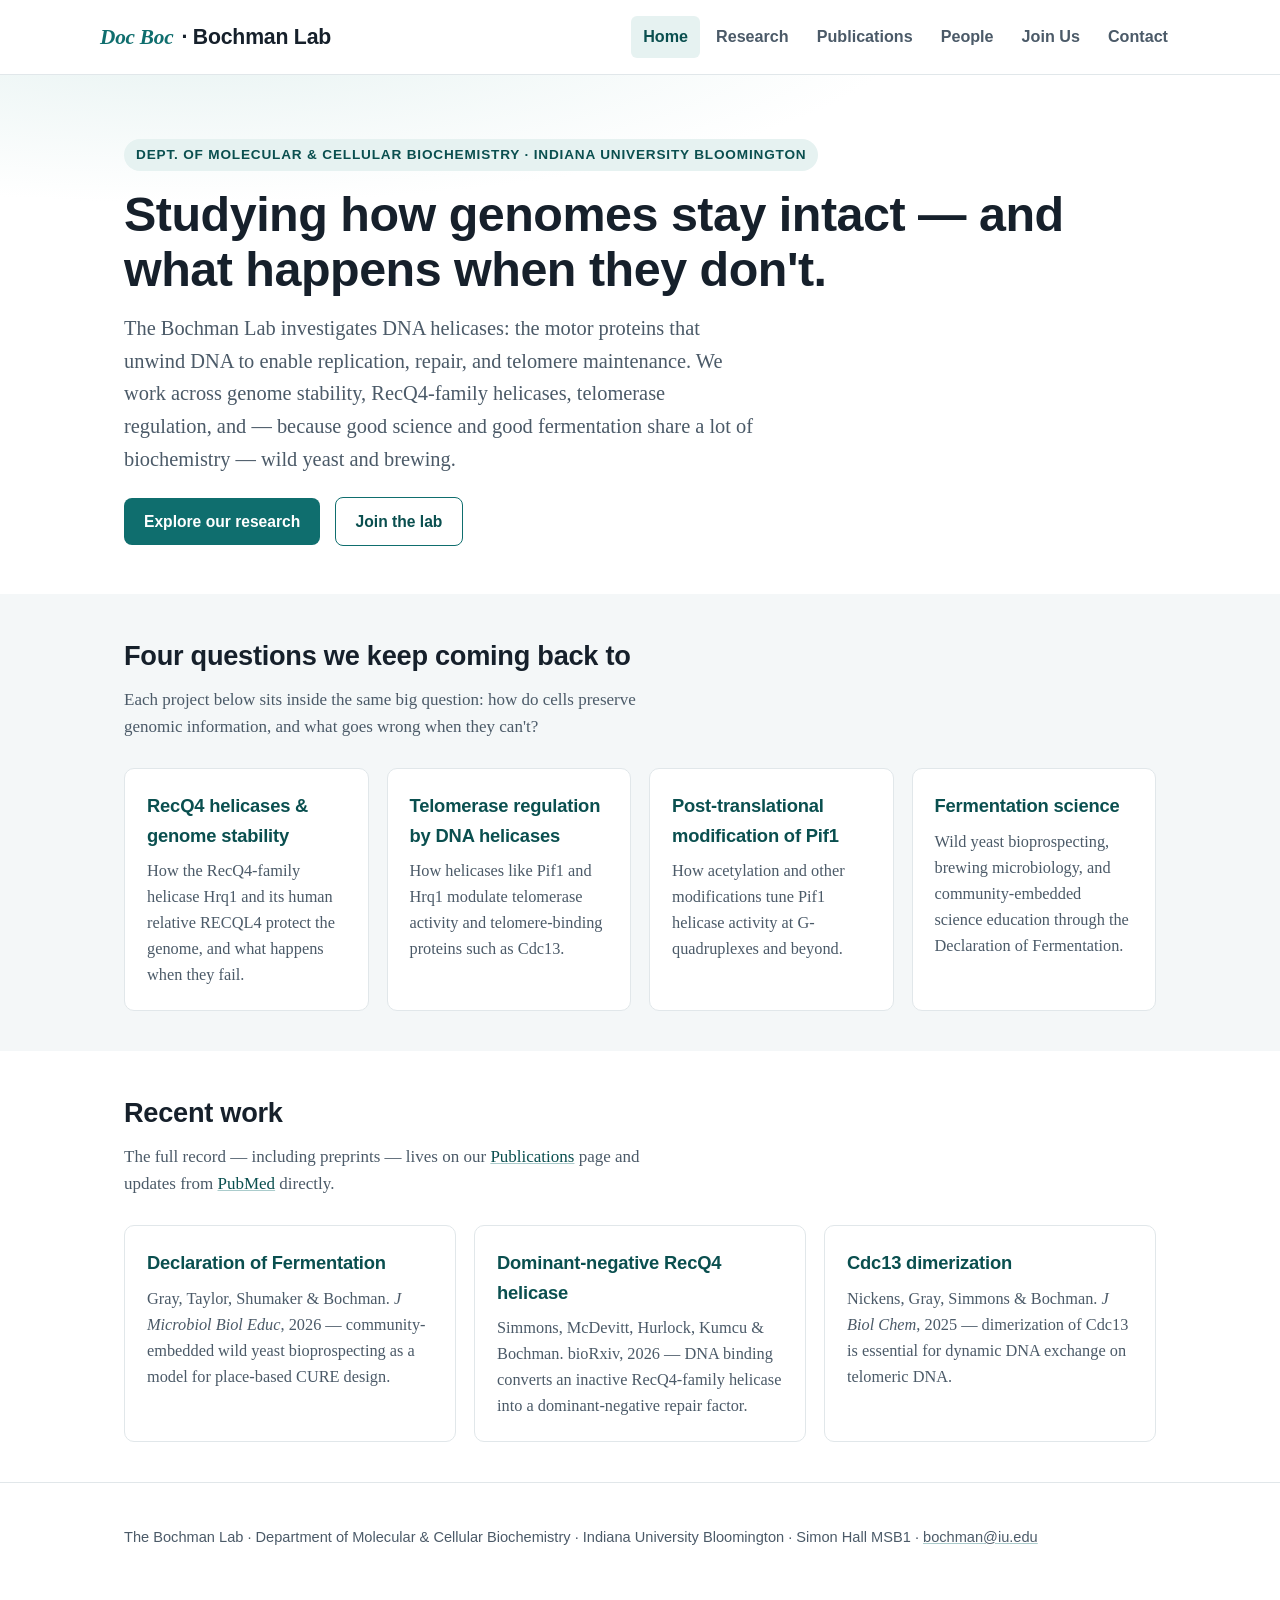
==== index.html @ b9a24dfe "Initial site upload" ====
<!DOCTYPE html>
<html lang="en">
<head>
<meta charset="UTF-8">
<meta name="viewport" content="width=device-width, initial-scale=1.0">
<title>The Bochman Lab — Indiana University</title>
<meta name="description" content="The Bochman Lab at Indiana University Bloomington studies DNA helicases, genome stability, telomere maintenance, and fermentation microbiology.">
<link rel="stylesheet" href="style.css">
</head>
<body>

<header class="site-header">
  <div class="wrap nav-row">
    <a class="brand" href="index.html"><span class="mark">Doc Boc</span> · Bochman Lab</a>
    <nav class="primary" aria-label="Primary">
      <ul>
        <li><a href="index.html" aria-current="page">Home</a></li>
        <li><a href="research.html">Research</a></li>
        <li><a href="publications.html">Publications</a></li>
        <li><a href="people.html">People</a></li>
        <li><a href="join.html">Join Us</a></li>
        <li><a href="contact.html">Contact</a></li>
      </ul>
    </nav>
  </div>
</header>

<section class="hero">
  <div class="wrap">
    <span class="tag">Dept. of Molecular &amp; Cellular Biochemistry · Indiana University Bloomington</span>
    <h1>Studying how genomes stay intact — and what happens when they don't.</h1>
    <p class="lede">The Bochman Lab investigates DNA helicases: the motor proteins that unwind DNA to enable replication, repair, and telomere maintenance. We work across genome stability, RecQ4-family helicases, telomerase regulation, and — because good science and good fermentation share a lot of biochemistry — wild yeast and brewing.</p>
    <a class="btn" href="research.html">Explore our research</a>
    <a class="btn ghost" href="join.html" style="margin-left:10px;">Join the lab</a>
  </div>
</section>

<section class="tint">
  <div class="wrap">
    <h2>Four questions we keep coming back to</h2>
    <p class="section-sub">Each project below sits inside the same big question: how do cells preserve genomic information, and what goes wrong when they can't?</p>
    <div class="grid">
      <a class="card" href="research-recq4.html">
        <h3>RecQ4 helicases &amp; genome stability</h3>
        <p>How the RecQ4-family helicase Hrq1 and its human relative RECQL4 protect the genome, and what happens when they fail.</p>
      </a>
      <a class="card" href="research-telomerase.html">
        <h3>Telomerase regulation by DNA helicases</h3>
        <p>How helicases like Pif1 and Hrq1 modulate telomerase activity and telomere-binding proteins such as Cdc13.</p>
      </a>
      <a class="card" href="research-pif1.html">
        <h3>Post-translational modification of Pif1</h3>
        <p>How acetylation and other modifications tune Pif1 helicase activity at G-quadruplexes and beyond.</p>
      </a>
      <a class="card" href="research-fermentation.html">
        <h3>Fermentation science</h3>
        <p>Wild yeast bioprospecting, brewing microbiology, and community-embedded science education through the Declaration of Fermentation.</p>
      </a>
    </div>
  </div>
</section>

<section>
  <div class="wrap">
    <h2>Recent work</h2>
    <p class="section-sub">The full record — including preprints — lives on our <a href="publications.html">Publications</a> page and updates from <a href="https://pubmed.ncbi.nlm.nih.gov/?term=bochman+ml&amp;sort=date&amp;size=50" target="_blank" rel="noopener">PubMed</a> directly.</p>
    <div class="grid">
      <div class="card">
        <h3>Declaration of Fermentation</h3>
        <p>Gray, Taylor, Shumaker &amp; Bochman. <em>J Microbiol Biol Educ</em>, 2026 — community-embedded wild yeast bioprospecting as a model for place-based CURE design.</p>
      </div>
      <div class="card">
        <h3>Dominant-negative RecQ4 helicase</h3>
        <p>Simmons, McDevitt, Hurlock, Kumcu &amp; Bochman. bioRxiv, 2026 — DNA binding converts an inactive RecQ4-family helicase into a dominant-negative repair factor.</p>
      </div>
      <div class="card">
        <h3>Cdc13 dimerization</h3>
        <p>Nickens, Gray, Simmons &amp; Bochman. <em>J Biol Chem</em>, 2025 — dimerization of Cdc13 is essential for dynamic DNA exchange on telomeric DNA.</p>
      </div>
    </div>
  </div>
</section>

<footer class="site-footer">
  <div class="wrap">
    <p>The Bochman Lab &middot; Department of Molecular &amp; Cellular Biochemistry &middot; Indiana University Bloomington &middot; Simon Hall MSB1 &middot; <a href="mailto:bochman@iu.edu">bochman@iu.edu</a></p>
  </div>
</footer>

<script src="main.js"></script>
</body>
</html>
---- style.css ----
/* Bochman Lab — shared stylesheet */

:root {
  --ink: #16202b;
  --ink-soft: #4b5a68;
  --paper: #ffffff;
  --paper-tint: #f4f7f8;
  --line: #e1e7ea;
  --accent: #0f6e6e;
  --accent-dark: #0a4f4f;
  --accent-tint: #e6f2f1;
  --accent-2: #c4432b;
  --radius: 10px;
  --maxw: 1080px;
  font-size: 17px;
}

* { box-sizing: border-box; }

html { scroll-behavior: smooth; }

body {
  margin: 0;
  font-family: "Iowan Old Style", "Palatino Linotype", Georgia, "Times New Roman", serif;
  color: var(--ink);
  background: var(--paper);
  line-height: 1.6;
}

h1, h2, h3, h4, .brand {
  font-family: -apple-system, BlinkMacSystemFont, "Segoe UI", Helvetica, Arial, sans-serif;
  font-weight: 700;
  letter-spacing: -0.01em;
  color: var(--ink);
}

a { color: var(--accent-dark); text-decoration-color: rgba(15,110,110,0.35); }
a:hover { text-decoration-color: currentColor; }

.wrap {
  max-width: var(--maxw);
  margin: 0 auto;
  padding: 0 24px;
}

/* ---------- header / nav ---------- */

header.site-header {
  border-bottom: 1px solid var(--line);
  position: sticky;
  top: 0;
  background: rgba(255,255,255,0.92);
  backdrop-filter: saturate(180%) blur(6px);
  z-index: 20;
}

.nav-row {
  display: flex;
  align-items: center;
  justify-content: space-between;
  padding: 16px 0;
  gap: 16px;
}

.brand {
  display: flex;
  align-items: baseline;
  gap: 8px;
  font-size: 1.25rem;
  text-decoration: none;
  color: var(--ink);
  white-space: nowrap;
}

.brand .mark {
  color: var(--accent);
  font-family: Georgia, serif;
  font-style: italic;
  font-weight: 700;
}

nav.primary { display: flex; }
nav.primary ul {
  list-style: none;
  display: flex;
  gap: 4px;
  margin: 0;
  padding: 0;
  flex-wrap: wrap;
}
nav.primary a {
  font-family: -apple-system, BlinkMacSystemFont, "Segoe UI", Helvetica, Arial, sans-serif;
  display: inline-block;
  padding: 8px 12px;
  border-radius: 6px;
  color: var(--ink-soft);
  text-decoration: none;
  font-size: 0.95rem;
  font-weight: 600;
}
nav.primary a:hover, nav.primary a[aria-current="page"] {
  background: var(--accent-tint);
  color: var(--accent-dark);
}

.nav-toggle { display: none; }

@media (max-width: 720px) {
  nav.primary ul { gap: 0; }
  nav.primary a { padding: 8px 8px; font-size: 0.88rem; }
}

/* ---------- hero ---------- */

.hero {
  padding: 64px 0 48px;
  background:
    radial-gradient(1200px 300px at 15% -10%, var(--accent-tint), transparent 60%);
}
.hero h1 {
  font-size: clamp(2rem, 4vw, 2.85rem);
  margin: 0 0 14px;
  line-height: 1.15;
}
.hero .lede {
  font-size: 1.2rem;
  color: var(--ink-soft);
  max-width: 62ch;
  margin: 0 0 22px;
}
.hero .tag {
  display: inline-block;
  font-family: -apple-system, BlinkMacSystemFont, "Segoe UI", Helvetica, Arial, sans-serif;
  font-size: 0.8rem;
  font-weight: 700;
  letter-spacing: 0.06em;
  text-transform: uppercase;
  color: var(--accent-dark);
  background: var(--accent-tint);
  border-radius: 999px;
  padding: 5px 12px;
  margin-bottom: 16px;
}

/* ---------- sections / cards ---------- */

section { padding: 40px 0; }
section.tint { background: var(--paper-tint); }
section h2 {
  font-size: 1.6rem;
  margin: 0 0 8px;
}
section .section-sub {
  color: var(--ink-soft);
  margin: 0 0 28px;
  max-width: 64ch;
}

.grid {
  display: grid;
  grid-template-columns: repeat(auto-fit, minmax(230px, 1fr));
  gap: 18px;
}

.card {
  display: block;
  background: var(--paper);
  border: 1px solid var(--line);
  border-radius: var(--radius);
  padding: 22px;
  text-decoration: none;
  color: inherit;
  transition: box-shadow 0.15s ease, transform 0.15s ease, border-color 0.15s ease;
}
a.card:hover {
  box-shadow: 0 6px 20px rgba(16,32,40,0.08);
  transform: translateY(-2px);
  border-color: var(--accent);
}
.card h3 {
  margin: 0 0 8px;
  font-size: 1.08rem;
  color: var(--accent-dark);
}
.card p { margin: 0; color: var(--ink-soft); font-size: 0.96rem; }

/* ---------- publications ---------- */

.pub-controls {
  display: flex;
  gap: 10px;
  align-items: center;
  flex-wrap: wrap;
  margin-bottom: 22px;
}
.pub-controls input[type="search"] {
  font: inherit;
  padding: 9px 12px;
  border: 1px solid var(--line);
  border-radius: 8px;
  min-width: 240px;
  flex: 1;
}
.pub-note {
  font-family: -apple-system, BlinkMacSystemFont, "Segoe UI", Helvetica, Arial, sans-serif;
  font-size: 0.85rem;
  color: var(--ink-soft);
  background: var(--accent-tint);
  border-radius: 8px;
  padding: 10px 14px;
  margin-bottom: 24px;
}
ol.pub-list {
  list-style: none;
  margin: 0;
  padding: 0;
  counter-reset: pub;
}
ol.pub-list li {
  padding: 14px 0;
  border-bottom: 1px solid var(--line);
  display: flex;
  gap: 14px;
}
ol.pub-list li .yr {
  font-family: -apple-system, BlinkMacSystemFont, "Segoe UI", Helvetica, Arial, sans-serif;
  font-weight: 700;
  color: var(--accent-dark);
  min-width: 3.2em;
}
.pub-authors { color: var(--ink-soft); }
.pub-authors b { color: var(--ink); font-weight: 600; }
.pub-journal { font-style: italic; color: var(--ink-soft); font-size: 0.95rem; }
.badge {
  display: inline-block;
  font-family: -apple-system, BlinkMacSystemFont, "Segoe UI", Helvetica, Arial, sans-serif;
  font-size: 0.7rem;
  font-weight: 700;
  text-transform: uppercase;
  letter-spacing: 0.04em;
  border-radius: 4px;
  padding: 2px 6px;
  margin-left: 8px;
  background: #fbe9e4;
  color: var(--accent-2);
  vertical-align: middle;
}

/* ---------- people ---------- */

.person {
  display: grid;
  grid-template-columns: 1fr;
  gap: 4px;
  padding: 18px 0;
  border-bottom: 1px solid var(--line);
}
.person .name {
  font-family: -apple-system, BlinkMacSystemFont, "Segoe UI", Helvetica, Arial, sans-serif;
  font-weight: 700;
  font-size: 1.02rem;
}
.person .role { color: var(--accent-dark); font-size: 0.9rem; font-family: -apple-system, BlinkMacSystemFont, "Segoe UI", Helvetica, Arial, sans-serif; }
.person .bio { color: var(--ink-soft); font-size: 0.96rem; margin-top: 4px; }
.alumni-list { columns: 2; column-gap: 32px; }
@media (max-width: 640px) { .alumni-list { columns: 1; } }
.alumni-list li { break-inside: avoid; margin-bottom: 8px; color: var(--ink-soft); }
.alumni-list li b { color: var(--ink); }

/* ---------- misc ---------- */

.btn {
  display: inline-block;
  font-family: -apple-system, BlinkMacSystemFont, "Segoe UI", Helvetica, Arial, sans-serif;
  font-weight: 700;
  font-size: 0.92rem;
  background: var(--accent);
  color: #fff !important;
  text-decoration: none;
  padding: 11px 20px;
  border-radius: 8px;
}
.btn:hover { background: var(--accent-dark); }
.btn.ghost {
  background: transparent;
  color: var(--accent-dark) !important;
  border: 1.5px solid var(--accent);
}

.contact-block {
  background: var(--paper-tint);
  border: 1px solid var(--line);
  border-radius: var(--radius);
  padding: 26px;
  margin-top: 16px;
}
.contact-block dt {
  font-family: -apple-system, BlinkMacSystemFont, "Segoe UI", Helvetica, Arial, sans-serif;
  font-weight: 700;
  font-size: 0.8rem;
  text-transform: uppercase;
  letter-spacing: 0.05em;
  color: var(--ink-soft);
  margin-top: 16px;
}
.contact-block dt:first-child { margin-top: 0; }
.contact-block dd { margin: 4px 0 0; }

footer.site-footer {
  border-top: 1px solid var(--line);
  padding: 28px 0 40px;
  color: var(--ink-soft);
  font-family: -apple-system, BlinkMacSystemFont, "Segoe UI", Helvetica, Arial, sans-serif;
  font-size: 0.86rem;
}
footer.site-footer a { color: var(--ink-soft); }

.breadcrumb {
  font-family: -apple-system, BlinkMacSystemFont, "Segoe UI", Helvetica, Arial, sans-serif;
  font-size: 0.85rem;
  color: var(--ink-soft);
  margin-bottom: 10px;
}
.breadcrumb a { color: var(--ink-soft); }

.prose { max-width: 70ch; }
.prose p { margin: 0 0 16px; }

/* ---------- protocols ---------- */

.protocol-toc {
  columns: 2;
  column-gap: 28px;
  list-style: decimal;
  padding-left: 1.2em;
  margin: 0 0 8px;
}
@media (max-width: 640px) { .protocol-toc { columns: 1; } }
.protocol-toc li { margin-bottom: 6px; break-inside: avoid; }
.protocol-toc a { font-family: -apple-system, BlinkMacSystemFont, "Segoe UI", Helvetica, Arial, sans-serif; font-size: 0.95rem; }

article.protocol {
  padding: 32px 0;
  border-bottom: 1px solid var(--line);
  scroll-margin-top: 90px;
}
article.protocol h3 {
  font-size: 1.25rem;
  margin: 0 0 4px;
}
article.protocol .protocol-date {
  font-family: -apple-system, BlinkMacSystemFont, "Segoe UI", Helvetica, Arial, sans-serif;
  font-size: 0.78rem;
  color: var(--ink-soft);
  margin-bottom: 14px;
}
.protocol-body { max-width: 72ch; }
.protocol-body p { margin: 0 0 12px; }
.protocol-body ol, .protocol-body ul { margin: 0 0 12px; padding-left: 1.4em; }
.protocol-body li { margin-bottom: 6px; }
.protocol-body table {
  border-collapse: collapse;
  margin: 0 0 16px;
  font-size: 0.92rem;
}
.protocol-body table th, .protocol-body table td {
  border: 1px solid var(--line);
  padding: 5px 10px;
  text-align: left;
}
.protocol-body .caution {
  background: #fbe9e4;
  color: var(--accent-2);
  border-radius: 6px;
  padding: 10px 14px;
  font-weight: 700;
  font-family: -apple-system, BlinkMacSystemFont, "Segoe UI", Helvetica, Arial, sans-serif;
  font-size: 0.85rem;
  margin-bottom: 14px;
}
.back-to-top {
  font-family: -apple-system, BlinkMacSystemFont, "Segoe UI", Helvetica, Arial, sans-serif;
  font-size: 0.85rem;
}
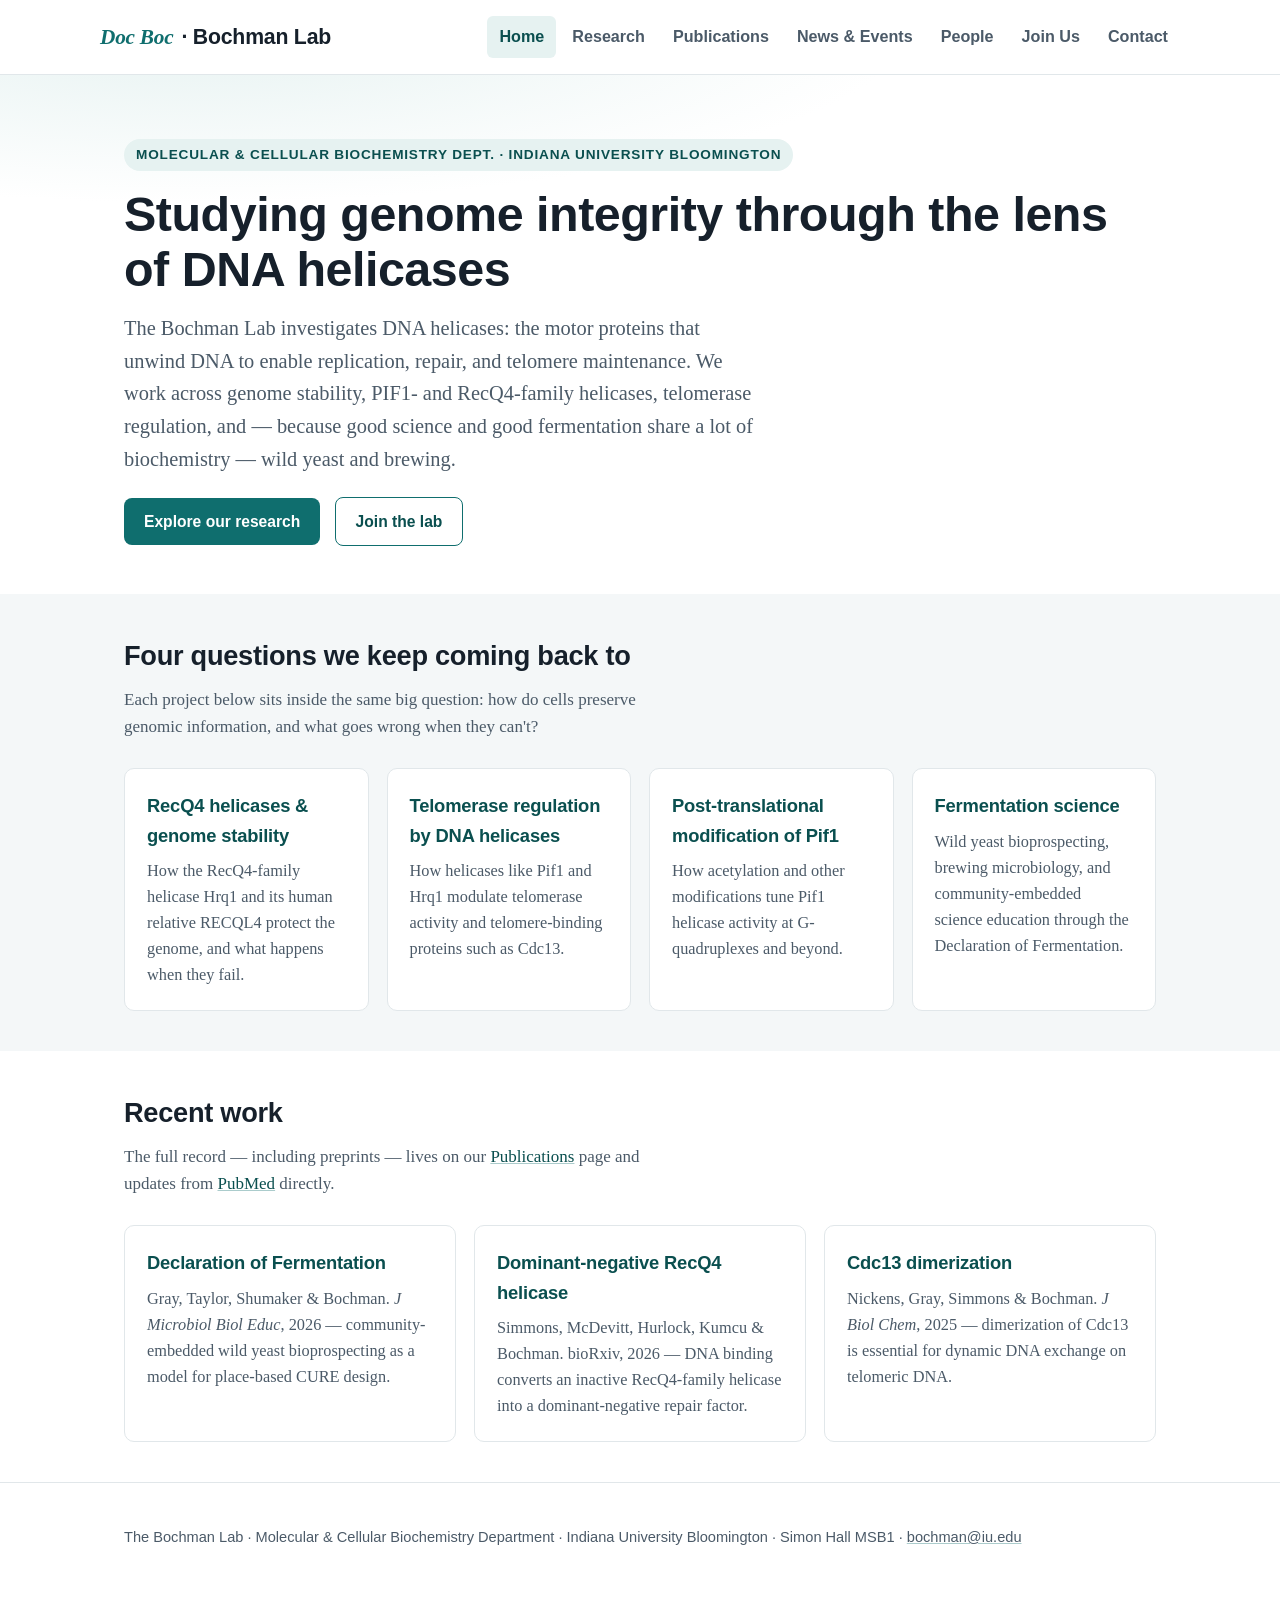
==== commit f83366b6: "Update site: dept. name order, tagline, PIF1 mention, News & Events page" ====
--- a/index.html
+++ b/index.html
@@ -17,6 +17,7 @@
         <li><a href="index.html" aria-current="page">Home</a></li>
         <li><a href="research.html">Research</a></li>
         <li><a href="publications.html">Publications</a></li>
+        <li><a href="news-events.html">News &amp; Events</a></li>
         <li><a href="people.html">People</a></li>
         <li><a href="join.html">Join Us</a></li>
         <li><a href="contact.html">Contact</a></li>
@@ -27,9 +28,9 @@
 
 <section class="hero">
   <div class="wrap">
-    <span class="tag">Dept. of Molecular &amp; Cellular Biochemistry · Indiana University Bloomington</span>
-    <h1>Studying how genomes stay intact — and what happens when they don't.</h1>
-    <p class="lede">The Bochman Lab investigates DNA helicases: the motor proteins that unwind DNA to enable replication, repair, and telomere maintenance. We work across genome stability, RecQ4-family helicases, telomerase regulation, and — because good science and good fermentation share a lot of biochemistry — wild yeast and brewing.</p>
+    <span class="tag">Molecular &amp; Cellular Biochemistry Dept. · Indiana University Bloomington</span>
+    <h1>Studying genome integrity through the lens of DNA helicases</h1>
+    <p class="lede">The Bochman Lab investigates DNA helicases: the motor proteins that unwind DNA to enable replication, repair, and telomere maintenance. We work across genome stability, PIF1- and RecQ4-family helicases, telomerase regulation, and — because good science and good fermentation share a lot of biochemistry — wild yeast and brewing.</p>
     <a class="btn" href="research.html">Explore our research</a>
     <a class="btn ghost" href="join.html" style="margin-left:10px;">Join the lab</a>
   </div>
@@ -83,7 +84,7 @@
 
 <footer class="site-footer">
   <div class="wrap">
-    <p>The Bochman Lab &middot; Department of Molecular &amp; Cellular Biochemistry &middot; Indiana University Bloomington &middot; Simon Hall MSB1 &middot; <a href="mailto:bochman@iu.edu">bochman@iu.edu</a></p>
+    <p>The Bochman Lab &middot; Molecular &amp; Cellular Biochemistry Department &middot; Indiana University Bloomington &middot; Simon Hall MSB1 &middot; <a href="mailto:bochman@iu.edu">bochman@iu.edu</a></p>
   </div>
 </footer>
 
--- a/style.css
+++ b/style.css
@@ -231,6 +231,16 @@
 .pub-authors { color: var(--ink-soft); }
 .pub-authors b { color: var(--ink); font-weight: 600; }
 .pub-journal { font-style: italic; color: var(--ink-soft); font-size: 0.95rem; }
+
+/* ---------- news & events ---------- */
+
+.news-date {
+  font-family: -apple-system, BlinkMacSystemFont, "Segoe UI", Helvetica, Arial, sans-serif;
+  font-size: 0.82rem;
+  font-weight: 700;
+  color: var(--ink-soft);
+}
+.news-desc { color: var(--ink); }
 .badge {
   display: inline-block;
   font-family: -apple-system, BlinkMacSystemFont, "Segoe UI", Helvetica, Arial, sans-serif;
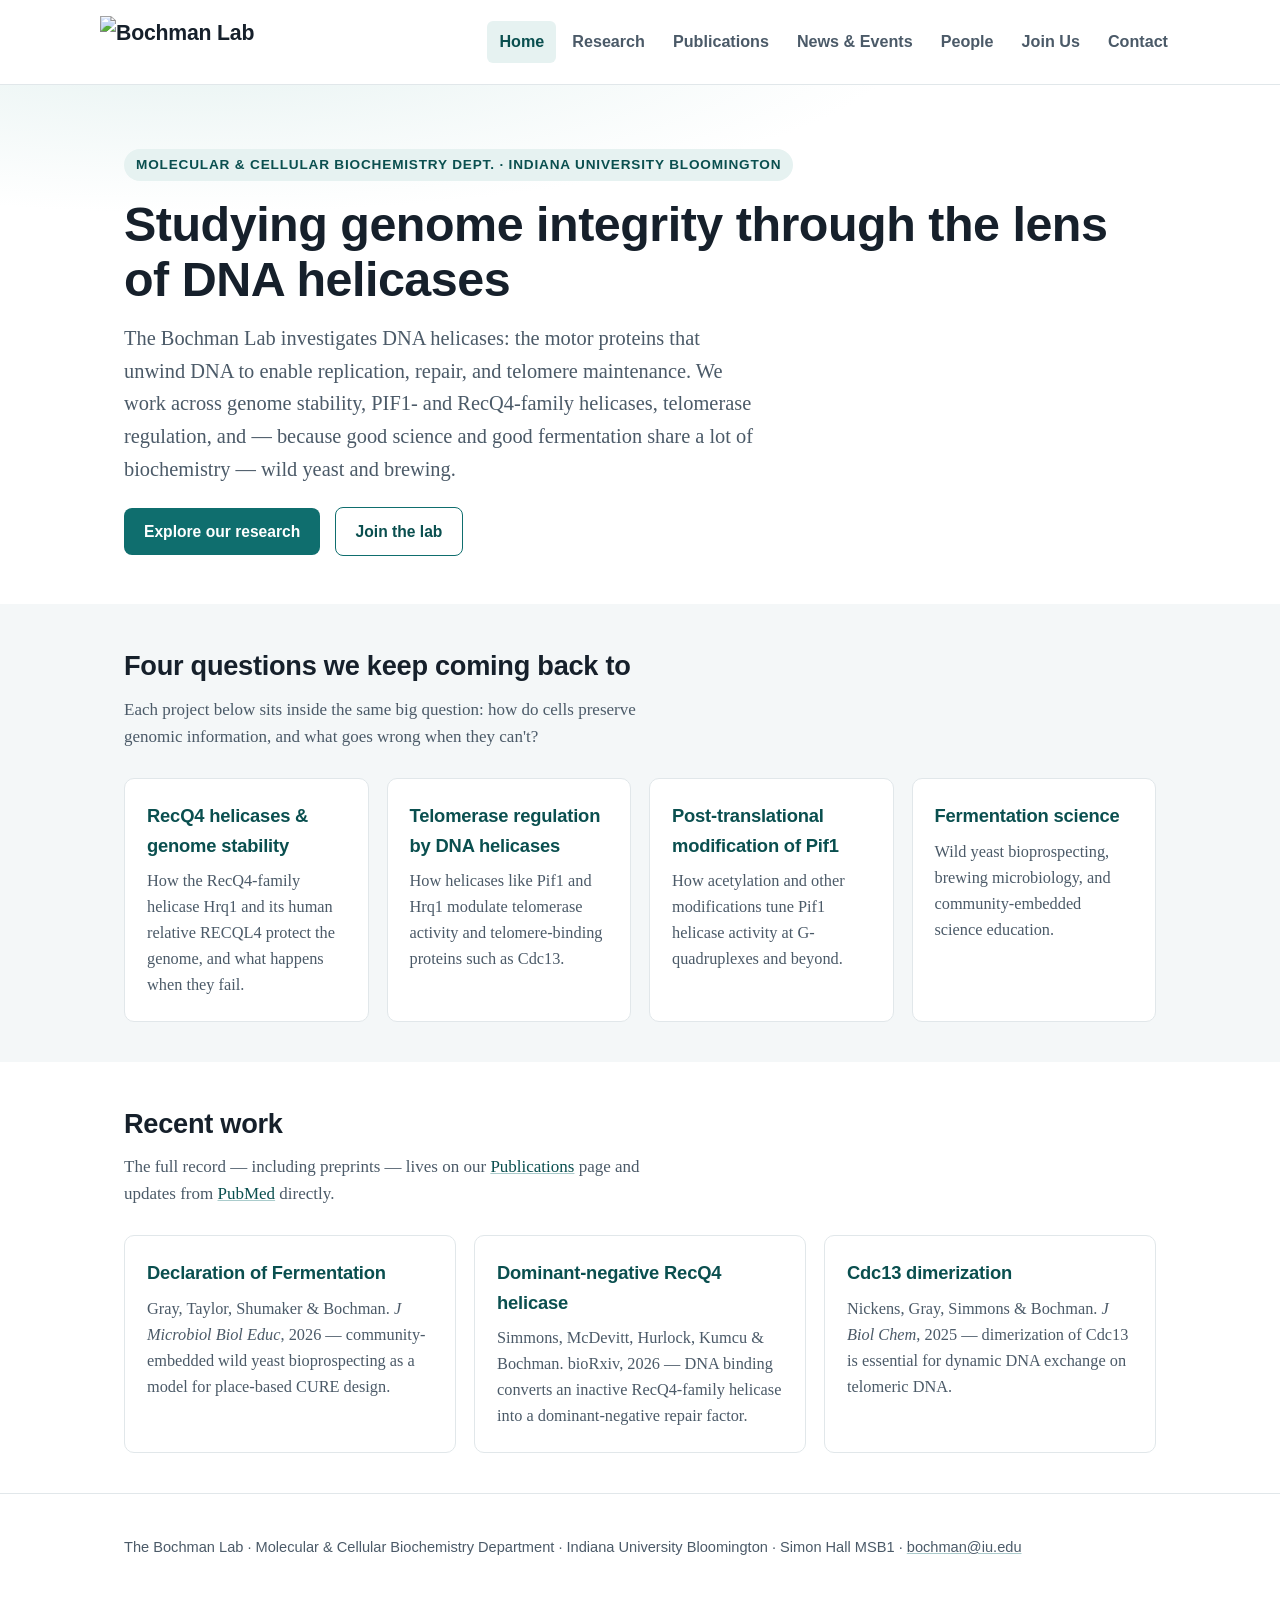
==== commit b06a5b15: "Add new logo, trim home page copy, automate publications page, update People and Join Us pages" ====
--- a/index.html
+++ b/index.html
@@ -11,7 +11,7 @@
 
 <header class="site-header">
   <div class="wrap nav-row">
-    <a class="brand" href="index.html"><span class="mark">Doc Boc</span> · Bochman Lab</a>
+    <a class="brand" href="index.html"><img src="images/bochman-lab-logo.png" alt="Bochman Lab" class="brand-logo"></a>
     <nav class="primary" aria-label="Primary">
       <ul>
         <li><a href="index.html" aria-current="page">Home</a></li>
@@ -55,7 +55,7 @@
       </a>
       <a class="card" href="research-fermentation.html">
         <h3>Fermentation science</h3>
-        <p>Wild yeast bioprospecting, brewing microbiology, and community-embedded science education through the Declaration of Fermentation.</p>
+        <p>Wild yeast bioprospecting, brewing microbiology, and community-embedded science education.</p>
       </a>
     </div>
   </div>
--- a/style.css
+++ b/style.css
@@ -79,6 +79,12 @@
   font-weight: 700;
 }
 
+.brand-logo {
+  height: 52px;
+  width: auto;
+  display: block;
+}
+
 nav.primary { display: flex; }
 nav.primary ul {
   list-style: none;
@@ -272,6 +278,20 @@
 }
 .person .role { color: var(--accent-dark); font-size: 0.9rem; font-family: -apple-system, BlinkMacSystemFont, "Segoe UI", Helvetica, Arial, sans-serif; }
 .person .bio { color: var(--ink-soft); font-size: 0.96rem; margin-top: 4px; }
+.person-photo {
+  display: flex;
+  align-items: center;
+  gap: 16px;
+}
+.person-photo .name, .person-photo .role { margin: 0; }
+.person-avatar {
+  width: 64px;
+  height: 64px;
+  border-radius: 50%;
+  object-fit: cover;
+  flex-shrink: 0;
+  border: 1px solid var(--line);
+}
 .alumni-list { columns: 2; column-gap: 32px; }
 @media (max-width: 640px) { .alumni-list { columns: 1; } }
 .alumni-list li { break-inside: avoid; margin-bottom: 8px; color: var(--ink-soft); }
@@ -335,6 +355,23 @@
 
 .prose { max-width: 70ch; }
 .prose p { margin: 0 0 16px; }
+
+.photo-figure {
+  margin: 8px 0 28px;
+}
+.photo-figure img {
+  display: block;
+  width: 100%;
+  max-width: 640px;
+  border-radius: var(--radius);
+  border: 1px solid var(--line);
+}
+.photo-figure figcaption {
+  font-family: -apple-system, BlinkMacSystemFont, "Segoe UI", Helvetica, Arial, sans-serif;
+  font-size: 0.85rem;
+  color: var(--ink-soft);
+  margin-top: 8px;
+}
 
 /* ---------- protocols ---------- */
 
